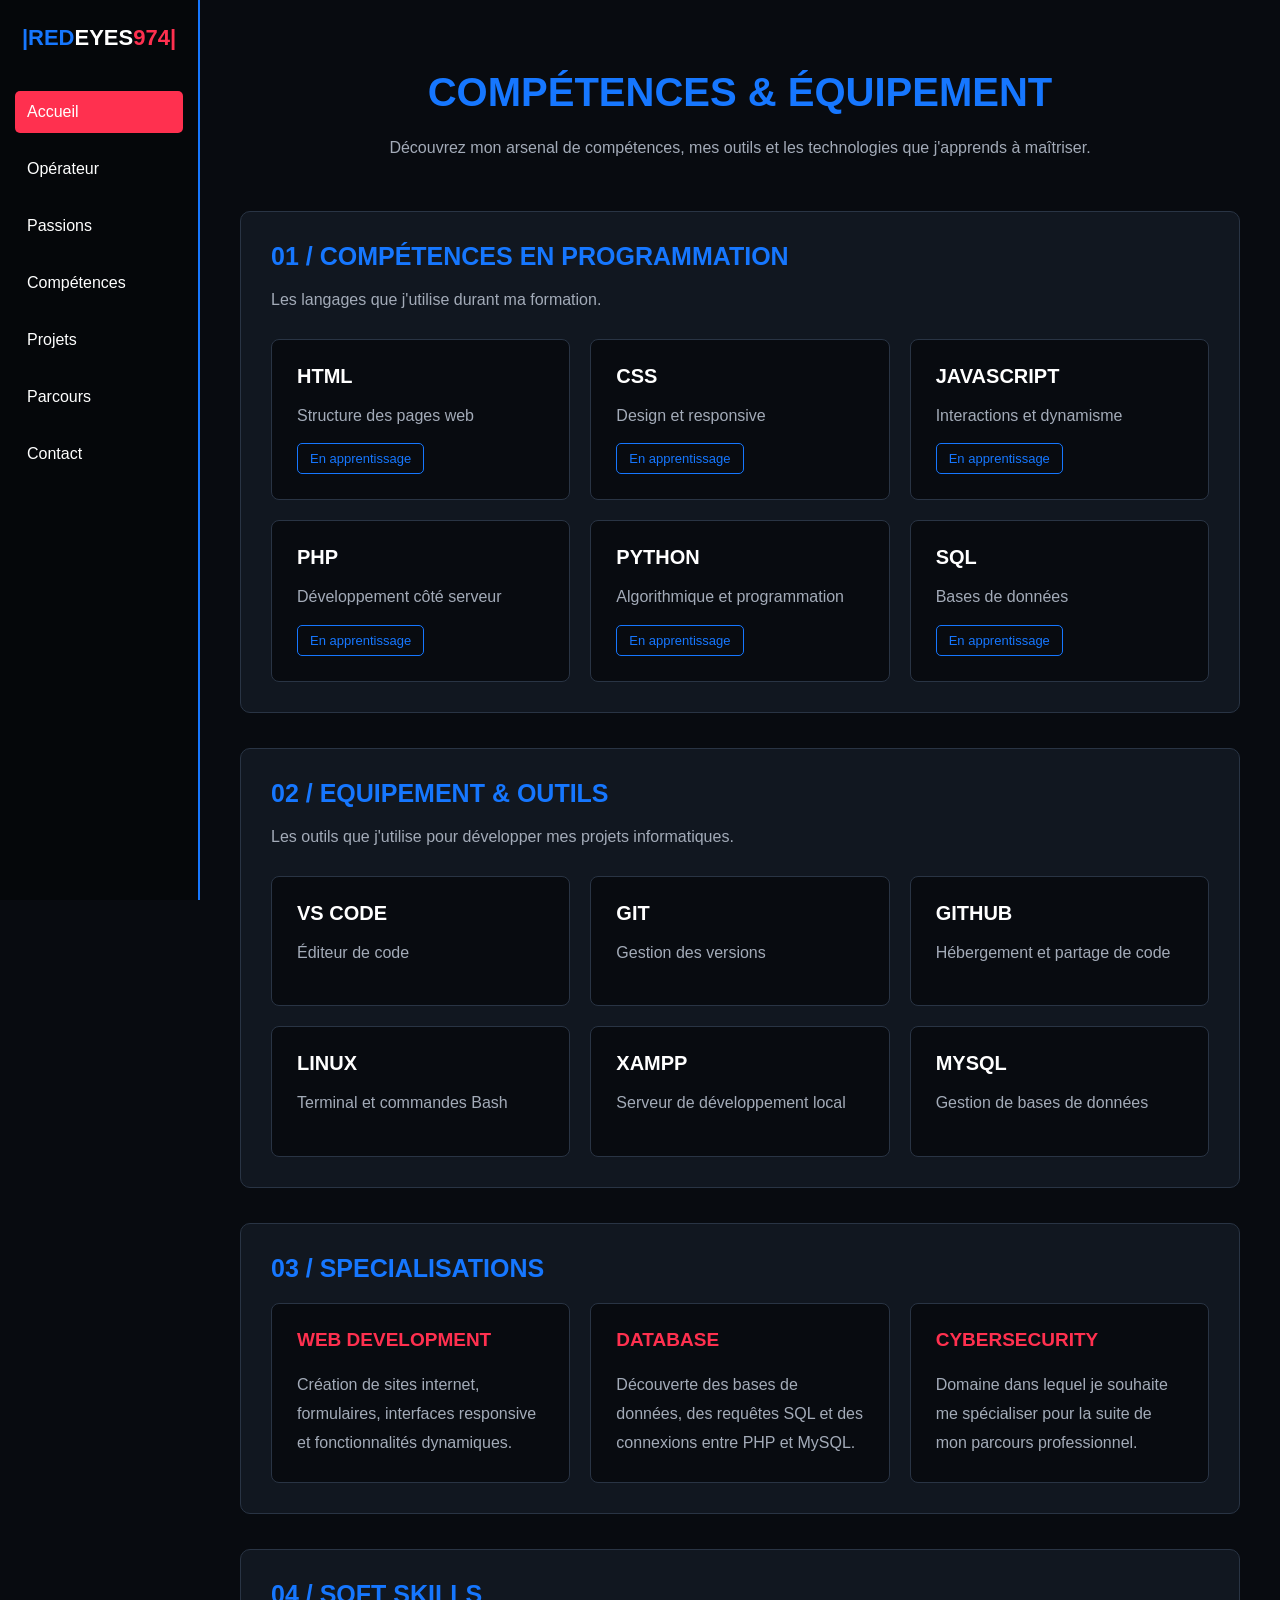
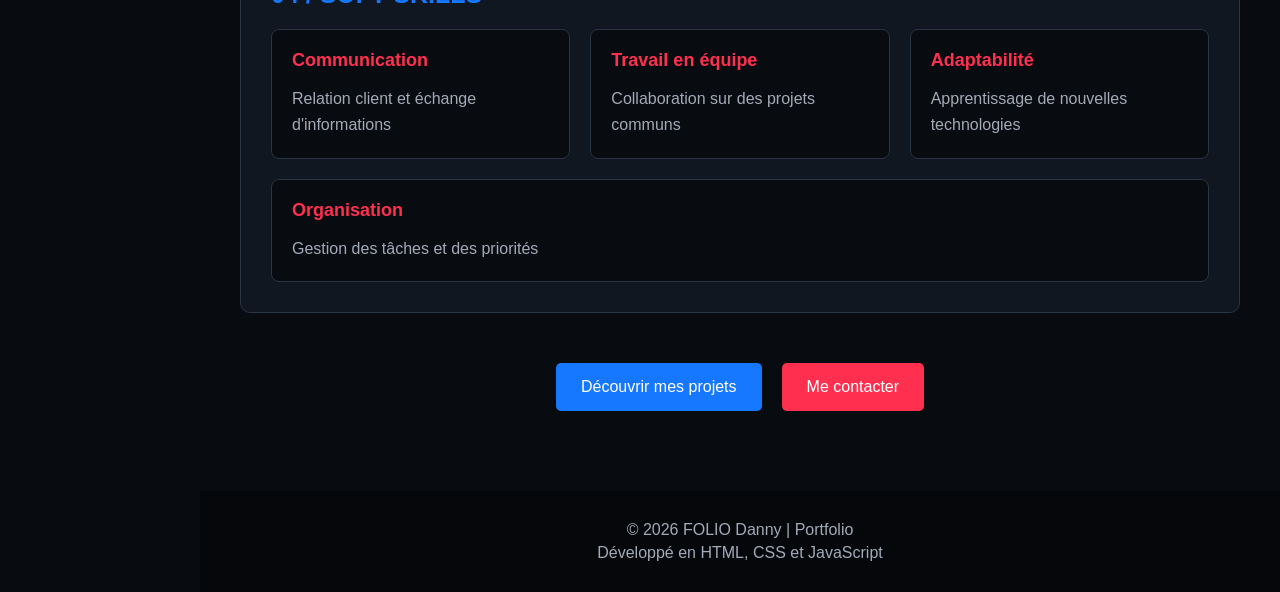
==== Frontend/HTML/competences.html @ 4f89bb45 "Réorganisation du portfolio - Frontend et Backend" ====
<!DOCTYPE html>
<html lang="fr">

<head>
    <meta charset="UTF-8">
    <meta name="viewport" content="width=device-width, initial-scale=1.0">
    <meta name="description" content="Portfolio de Folio Danny - Développement, projets et passions">
    <meta name="author" content="Folio Danny">
    <title>Folio Danny | Portfolio</title>
    <link href="../CSS/style.css" rel="stylesheet">
    <script src="../JS/script.js" defer></script>
    <link rel="icon" type="image/png" href="../IMAGES/favicon.png">
</head>
 
<body>

    <!-- NAVIGATION -->
    <header>
        <nav class="navbar">
            <div class="logo"><span>|RED</span>EYES<span class="rouge">974|</span></div>
            <button class="menu-toggle" id="menu-toggle" type="button" aria-label="Ouvrir le menu" aria-expanded="false">☰</button>
            <ul class="menu" id="menu">
                <li><a href="../HTML/index.html" class="actif">Accueil</a></li>
                <li><a href="../HTML/operator.html">Opérateur</a></li>
                <li><a href="../HTML/passions.html">Passions</a></li>
                <li><a href="../HTML/competences.html">Compétences</a></li>
                <li><a href="../HTML/projets.html">Projets</a></li>
                <li><a href="../HTML/parcours.html">Parcours</a></li>
                <li><a href="../HTML/contact.html">Contact</a></li>
            </ul>
        </nav>
    </header>

    <main>
        <section class="competences">
            <h1>COMPÉTENCES & ÉQUIPEMENT</h1>
            <p class="competences-description">Découvrez mon arsenal de compétences, mes outils et les technologies que j'apprends à maîtriser.</p>

            <!-- LANGAGES -->
            <section class="competences-section">
                <h2>01 / COMPÉTENCES EN PROGRAMMATION</h2>
                <p class="competences-intro">Les langages que j'utilise durant ma formation.</p>

                <div class="competences-cartes">

                    <article class="competence-carte">
                        <h3>HTML</h3>
                        <p>Structure des pages web</p>
                        <span class="niveau">En apprentissage</span>
                    </article>

                    <article class="competence-carte">
                        <h3>CSS</h3>
                        <p>Design et responsive</p>
                        <span class="niveau">En apprentissage</span>
                    </article>

                    <article class="competence-carte">
                        <h3>JAVASCRIPT</h3>
                        <p>Interactions et dynamisme</p>
                        <span class="niveau">En apprentissage</span>
                    </article>

                    <article class="competence-carte">
                        <h3>PHP</h3>
                        <p>Développement côté serveur</p>
                        <span class="niveau">En apprentissage</span>
                    </article>

                    <article class="competence-carte">
                        <h3>PYTHON</h3>
                        <p>Algorithmique et programmation</p>
                        <span class="niveau">En apprentissage</span>
                    </article>

                    <article class="competence-carte">
                        <h3>SQL</h3>
                        <p>Bases de données</p>
                        <span class="niveau">En apprentissage</span>
                    </article>
                </div>
            </section>

            <!-- OUTILS -->
            <section class="competences-section">
                <h2>02 / EQUIPEMENT & OUTILS</h2>
                <p class="competences-intro">Les outils que j'utilise pour développer mes projets informatiques.</p>

                <div class="competences-cartes">

                    <article class="competence-carte">
                        <h3>VS CODE</h3>
                        <p>Éditeur de code</p>
                    </article>

                    <article class="competence-carte">
                        <h3>GIT</h3>
                        <p>Gestion des versions</p>
                    </article>

                    <article class="competence-carte">
                        <h3>GITHUB</h3>
                        <p>Hébergement et partage de code</p>
                    </article>

                    <article class="competence-carte">
                        <h3>LINUX</h3>
                        <p>Terminal et commandes Bash</p>
                    </article>

                    <article class="competence-carte">
                        <h3>XAMPP</h3>
                        <p>Serveur de développement local</p>
                    </article>

                    <article class="competence-carte">
                        <h3>MYSQL</h3>
                        <p>Gestion de bases de données</p>
                    </article>
                </div>
            </section>

            <!-- DOMAINES -->
            <section class="competences-section">
                <h2>03 / SPECIALISATIONS</h2>
                <div class="competences-domaines">
                    <article class="domaine">
                        <h3>WEB DEVELOPMENT</h3>
                        <p>Création de sites internet, formulaires, interfaces responsive et fonctionnalités dynamiques.
                        </p>
                    </article>

                    <article class="domaine">
                        <h3>DATABASE</h3>
                        <p>Découverte des bases de données, des requêtes SQL et des connexions entre PHP et MySQL.</p>
                    </article>

                    <article class="domaine">
                        <h3>CYBERSECURITY</h3>
                        <p>Domaine dans lequel je souhaite me spécialiser pour la suite de mon parcours professionnel.</p>
                    </article>
                </div>
            </section>

            <!-- SOFT SKILLS -->
            <section class="competences-section">
                <h2>04 / SOFT SKILLS</h2>
                <div class="soft-skills">
                    <div class="soft-skill">
                        <h3>Communication</h3>
                        <p>Relation client et échange d'informations</p>
                    </div>

                    <div class="soft-skill">
                        <h3>Travail en équipe</h3>
                        <p>Collaboration sur des projets communs</p>
                    </div>

                    <div class="soft-skill">
                        <h3>Adaptabilité</h3>
                        <p>Apprentissage de nouvelles technologies</p>
                    </div>

                    <div class="soft-skill">
                        <h3>Organisation</h3>
                        <p>Gestion des tâches et des priorités</p>
                    </div>
                </div>
            </section>

            <!-- LIEN PROJETS -->
            <div class="competences-boutons">
                <a href="../HTML/projets.html" class="btn btn-bleu">Découvrir mes projets</a>
                <a href="../HTML/contact.html" class="btn btn-rouge">Me contacter</a>
            </div>
        </section>
    </main>

    <!-- FOOTER -->
    <footer>
        <p>© 2026 FOLIO Danny | Portfolio</p>
        <p>Développé en HTML, CSS et JavaScript</p>
    </footer>

</body>
</html>
---- Frontend/CSS/style.css ----
/* GENERAL */

* {
    margin: 0;
    padding: 0;
    box-sizing: border-box;
}

body {
    background-color: #080b10;
    color: white;
    font-family: Arial, sans-serif;
}

a {
    text-decoration: none;
    color: white;
}

ul {
    list-style: none;
}

/* NAVBAR */

.navbar {
    background-color: #05070a;
    width: 200px;
    height: 100vh;
    position: fixed;
    top: 0;
    left: 0;
    padding: 25px 15px;
    border-right: 2px solid #1677ff;
}

.logo {
    font-size: 22px;
    font-weight: bold;
    text-align: center;
    margin-bottom: 40px;
}

.logo span {
    color: #1677ff;
}

.logo .rouge {
    color: #ff304f;
}

.menu {
    display: flex;
    flex-direction: column;
    gap: 15px;
}

.menu a {
    display: block;
    padding: 12px;
    border-radius: 5px;
}

.menu a:hover {
    background-color: #1677ff;
}

.menu a.actif {
    background-color: #ff304f;
}

.menu-toggle {
    display: none;
}

/* CONTENU PRINCIPAL */

main {
    margin-left: 200px;
    padding: 40px;
}

/* ACCUEIL */

.accueil {
    min-height: 80vh;
    display: flex;
    align-items: center;
    justify-content: space-between;
    gap: 30px;
}

.presentation {
    max-width: 650px;
}

.sous-titre {
    color: #1677ff;
    margin-bottom: 20px;
}

.presentation h1 {
    font-size: 50px;
    margin-bottom: 15px;
}

.presentation h2 {
    color: #ff304f;
    margin-bottom: 20px;
}

.description {
    color: #a3abb8;
    line-height: 1.8;
    margin-bottom: 30px;
    white-space: pre-line;
}

/* BOUTONS */

.boutons {
    display: flex;
    gap: 15px;
    flex-wrap: wrap;
}

.btn {
    display: inline-block;
    padding: 15px 25px;
    border-radius: 5px;
    margin-top: 10px;
}

.btn-bleu {
    background-color: #1677ff;
}

.btn-rouge {
    background-color: #ff304f;
}

.btn:hover {
    opacity: 0.8;
}

/* PHOTO */

.photo-profil {
    width: 280px;
    height: 350px;
    flex-shrink: 0;
    border: 2px solid #1677ff;
    border-radius: 10px;
    overflow: hidden;
}

.photo-profil img {
    width: 100%;
    height: 100%;
    object-fit: cover;
}

/* MES UNIVERS */

.univers {
    padding: 60px 0;
    text-align: center;
}

.univers h2 {
    font-size: 30px;
    margin-bottom: 15px;
}

.section-description {
    color: #a3abb8;
    margin-bottom: 40px;
}

.cartes {
    display: flex;
    gap: 20px;
}

.carte {
    background-color: #111720;
    padding: 30px 20px;
    border: 1px solid #293444;
    border-radius: 10px;
    flex: 1;
}

.carte:hover {
    border-color: #ff304f;
}

.icone {
    font-size: 40px;
}

.carte h3 {
    color: #1677ff;
    margin: 20px 0;
}

.carte p {
    color: #a3abb8;
    line-height: 1.6;
    margin-bottom: 20px;
}

.carte a {
    color: #ff304f;
}

/* PROJETS ET CONTACT */

.projets-accueil,
.contact-accueil {
    padding: 70px 20px;
    text-align: center;
}

.projets-accueil {
    background-color: #111720;
}

.projets-accueil h2,
.contact-accueil h2 {
    font-size: 30px;
    margin-bottom: 20px;
}

.projets-accueil p,
.contact-accueil p {
    color: #a3abb8;
    margin-bottom: 25px;
}

/* PAGE CONTACT */

.contact {
    max-width: 700px;
    margin: 50px auto;
    padding: 30px;
}

.contact h1 {
    font-size: 40px;
    text-align: center;
    color: #1677ff;
    margin-bottom: 20px;
}

.contact-description {
    color: #a3abb8;
    text-align: center;
    line-height: 1.6;
    margin-bottom: 40px;
}

/* FORMULAIRE */

#form-contact {
    background-color: #111720;
    border: 1px solid #1677ff;
    padding: 30px;
    border-radius: 10px;
}

.champ {
    margin-bottom: 25px;
}

.champ label {
    display: block;
    margin-bottom: 10px;
    font-weight: bold;
}

.champ input,
.champ select,
.champ textarea {
    width: 100%;
    padding: 12px;
    background-color: #080b10;
    border: 1px solid #293444;
    border-radius: 5px;
    color: white;
    font-family: Arial, sans-serif;
    font-size: 15px;
}

.champ input:focus,
.champ select:focus,
.champ textarea:focus {
    outline: none;
    border-color: #1677ff;
}

.champ textarea {
    resize: vertical;
}

#form-contact button {
    width: 100%;
    border: none;
    cursor: pointer;
    font-size: 16px;
}

#message-formulaire {
    text-align: center;
    margin-top: 20px;
    color: #ff304f;
}

/* PAGE PASSIONS */

.passions {
    max-width: 1200px;
    margin: 30px auto;
}

.passions h1 {
    text-align: center;
    color: #1677ff;
    font-size: 40px;
    margin-bottom: 20px;
}

.passions-description {
    text-align: center;
    color: #a3abb8;
    margin-bottom: 50px;
    line-height: 1.6;
}

/* BLOCS PASSIONS */

.passion-bloc {
    display: flex;
    align-items: center;
    gap: 30px;
    background-color: #111720;
    border: 1px solid #293444;
    border-radius: 10px;
    padding: 25px;
    margin-bottom: 40px;
}

.passion-bloc:hover {
    border-color: #1677ff;
}

/* IMAGES */

.passion-image {
    width: 45%;
    flex-shrink: 0;
}

.passion-image img {
    width: 100%;
    height: 300px;
    object-fit: cover;
    border-radius: 8px;
}

/* TEXTES */

.passion-texte {
    flex: 1;
}

.passion-texte h2 {
    color: #ff304f;
    font-size: 26px;
    margin-bottom: 20px;
}

.passion-texte h3 {
    color: #1677ff;
    font-size: 18px;
    margin-top: 25px;
    margin-bottom: 15px;
}

.passion-texte p {
    color: #a3abb8;
    line-height: 1.8;
}

.passion-texte ul {
    padding-left: 20px;
    list-style: disc;
}

.passion-texte li {
    margin-bottom: 10px;
    color: white;
}

/* PAGE OPERATOR */

.operator {
    max-width: 1100px;
    margin: 30px auto;
}

.operator h1 {
    color: #1677ff;
    font-size: 40px;
    text-align: center;
    margin-bottom: 15px;
}

.operator-description {
    text-align: center;
    color: #a3abb8;
    margin-bottom: 50px;
}

/* FICHE OPERATEUR */

.operator-fiche {
    display: flex;
    gap: 40px;
    align-items: center;
    background-color: #111720;
    border: 1px solid #1677ff;
    border-radius: 10px;
    padding: 30px;
    margin-bottom: 50px;
}

/* PHOTO */

.operator-photo {
    width: 40%;
    flex-shrink: 0;
}

.operator-photo img {
    width: 100%;
    height: 450px;
    object-fit: cover;
    border-radius: 10px;
}

/* INFORMATIONS */

.operator-infos {
    flex: 1;
}

.operator-statut {
    color: #40d982;
    font-weight: bold;
    margin-bottom: 15px;
}

.operator-infos h2 {
    color: #ff304f;
    font-size: 35px;
    margin-bottom: 10px;
}

.operator-infos h3 {
    color: white;
    font-size: 22px;
    margin-bottom: 15px;
}

.operator-role {
    color: #1677ff;
    font-weight: bold;
    margin-bottom: 30px;
}

.operator-details {
    margin-bottom: 30px;
}

.operator-details p {
    padding: 12px 0;
    border-bottom: 1px solid #293444;
    color: #a3abb8;
}

.operator-details strong {
    color: white;
}

/* SECTIONS */

.operator-section {
    background-color: #111720;
    border: 1px solid #293444;
    border-radius: 10px;
    padding: 30px;
    margin-bottom: 30px;
}

.operator-section h2 {
    color: #1677ff;
    font-size: 25px;
    margin-bottom: 25px;
}

.operator-section p {
    color: #a3abb8;
    line-height: 1.8;
}

/* QUALITES */

.operator-qualites {
    display: flex;
    gap: 20px;
}

.qualite {
    flex: 1;
    background-color: #080b10;
    padding: 20px;
    border-radius: 8px;
    border: 1px solid #293444;
}

.qualite:hover {
    border-color: #ff304f;
}

.qualite h3 {
    color: #ff304f;
    font-size: 18px;
    margin-bottom: 15px;
}

/* OBJECTIFS */

.operator-objectifs {
    padding-left: 25px;
    list-style: disc;
}

.operator-objectifs li {
    color: #a3abb8;
    margin-bottom: 15px;
    line-height: 1.6;
}

/* BOUTONS */

.operator-boutons {
    display: flex;
    justify-content: center;
    gap: 20px;
    flex-wrap: wrap;
    margin: 40px 0;
}

/* PAGE COMPETENCES */

.competences {
    max-width: 1200px;
    margin: 30px auto;
}

.competences h1 {
    color: #1677ff;
    font-size: 40px;
    text-align: center;
    margin-bottom: 20px;
}

.competences-description {
    color: #a3abb8;
    text-align: center;
    line-height: 1.6;
    margin-bottom: 50px;
}

/* SECTIONS */

.competences-section {
    background-color: #111720;
    border: 1px solid #293444;
    border-radius: 10px;
    padding: 30px;
    margin-bottom: 35px;
}

.competences-section h2 {
    color: #1677ff;
    font-size: 25px;
    margin-bottom: 20px;
}

.competences-intro {
    color: #a3abb8;
    margin-bottom: 30px;
}

/* CARTES COMPETENCES */

.competences-cartes {
    display: flex;
    flex-wrap: wrap;
    gap: 20px;
}

.competence-carte {
    background-color: #080b10;
    border: 1px solid #293444;
    border-radius: 8px;
    padding: 25px;
    flex: 1 1 250px;
}

.competence-carte:hover {
    border-color: #1677ff;
}

.competence-carte h3 {
    color: white;
    font-size: 20px;
    margin-bottom: 15px;
}

.competence-carte p {
    color: #a3abb8;
    line-height: 1.6;
    margin-bottom: 15px;
}

/* NIVEAU */

.niveau {
    display: inline-block;
    color: #1677ff;
    border: 1px solid #1677ff;
    border-radius: 5px;
    padding: 7px 12px;
    font-size: 13px;
}

/* DOMAINES */

.competences-domaines {
    display: flex;
    gap: 20px;
}

.domaine {
    flex: 1;
    background-color: #080b10;
    border: 1px solid #293444;
    border-radius: 8px;
    padding: 25px;
}

.domaine:hover {
    border-color: #ff304f;
}

.domaine h3 {
    color: #ff304f;
    font-size: 19px;
    margin-bottom: 20px;
}

.domaine p {
    color: #a3abb8;
    line-height: 1.8;
}

/* SOFT SKILLS */

.soft-skills {
    display: flex;
    flex-wrap: wrap;
    gap: 20px;
}

.soft-skill {
    flex: 1 1 220px;
    background-color: #080b10;
    padding: 20px;
    border: 1px solid #293444;
    border-radius: 8px;
}

.soft-skill h3 {
    color: #ff304f;
    font-size: 18px;
    margin-bottom: 15px;
}

.soft-skill p {
    color: #a3abb8;
    line-height: 1.6;
}

/* BOUTONS */

.competences-boutons {
    display: flex;
    justify-content: center;
    flex-wrap: wrap;
    gap: 20px;
    margin: 40px 0;
}


/* PAGE PROJETS */

.projets {
    max-width: 1200px;
    margin: 30px auto;
}

.projets h1 {
    color: #1677ff;
    font-size: 40px;
    text-align: center;
    margin-bottom: 20px;
}

.projets-description {
    color: #a3abb8;
    text-align: center;
    line-height: 1.6;
    margin-bottom: 50px;
}

/* LISTE DES PROJETS */

.liste-projets {
    display: flex;
    flex-direction: column;
    gap: 30px;
}

/* CARTES PROJETS */

.projet-carte {
    display: flex;
    align-items: center;
    gap: 30px;
    background-color: #111720;
    border: 1px solid #293444;
    border-radius: 10px;
    padding: 25px;
}

.projet-carte:hover {
    border-color: #1677ff;
}

/* IMAGES */

.projet-carte img {
    width: 40%;
    height: 280px;
    object-fit: cover;
    border-radius: 8px;
}

/* INFORMATIONS */

.projet-infos {
    flex: 1;
}

.projet-numero {
    color: #1677ff;
    font-weight: bold;
    margin-bottom: 15px;
}

.projet-infos h2 {
    color: #ff304f;
    font-size: 25px;
    margin-bottom: 20px;
}

.projet-infos p {
    color: #a3abb8;
    line-height: 1.7;
    margin-bottom: 20px;
}

.projet-infos h3 {
    color: white;
    font-size: 17px;
    margin-bottom: 15px;
}

/* TECHNOLOGIES */

.projet-technologies {
    display: flex;
    flex-wrap: wrap;
    gap: 10px;
    margin-bottom: 25px;
}

.projet-technologies span {
    color: #1677ff;
    border: 1px solid #1677ff;
    padding: 8px 12px;
    border-radius: 5px;
    font-size: 13px;
}

/* STATUT */

.projet-infos .projet-statut {
    color: #ff304f;
    font-weight: bold;
    margin-bottom: 0;
}

/* CONTACT */

.projets-contact {
    text-align: center;
    padding: 60px 20px;
    margin-top: 50px;
    background-color: #111720;
    border-radius: 10px;
}

.projets-contact h2 {
    color: #1677ff;
    margin-bottom: 20px;
}

.projets-contact p {
    color: #a3abb8;
    margin-bottom: 25px;
}

/* PAGE PARCOURS */

.parcours {
    max-width: 1000px;
    margin: 30px auto;
}

.parcours h1 {
    color: #1677ff;
    font-size: 40px;
    text-align: center;
    margin-bottom: 20px;
}

.parcours-description {
    color: #a3abb8;
    text-align: center;
    line-height: 1.6;
    margin-bottom: 50px;
}

/* SECTIONS */

.parcours-section {
    margin-bottom: 50px;
}

.parcours-section h2 {
    color: #1677ff;
    font-size: 25px;
    margin-bottom: 30px;
}

/* CHRONOLOGIE */

.parcours-liste {
    border-left: 3px solid #1677ff;
    margin-left: 15px;
    padding-left: 30px;
}

/* CARTES */

.parcours-carte {
    background-color: #111720;
    border: 1px solid #293444;
    border-radius: 10px;
    padding: 30px;
    margin-bottom: 30px;
    position: relative;
}

.parcours-carte:hover {
    border-color: #ff304f;
}

/* POINTS DE LA CHRONOLOGIE */

.parcours-liste .parcours-carte::before {
    content: "";
    position: absolute;
    width: 13px;
    height: 13px;
    background-color: #ff304f;
    border-radius: 50%;
    top: 30px;
    left: -40px;
}

/* TEXTES */

.parcours-date {
    color: #1677ff;
    font-weight: bold;
    font-size: 14px;
    margin-bottom: 15px;
}

.parcours-carte h3 {
    color: #ff304f;
    font-size: 24px;
    margin-bottom: 10px;
}

.parcours-carte h4 {
    color: white;
    font-size: 18px;
    margin-bottom: 20px;
}

.parcours-carte p {
    color: #a3abb8;
    line-height: 1.8;
    margin-bottom: 20px;
}

/* STATUT */

.parcours-statut {
    display: inline-block;
    background-color: #1677ff;
    padding: 8px 15px;
    border-radius: 5px;
    font-size: 13px;
    font-weight: bold;
}

.parcours-statut.obtenu {
    background-color: #ff304f;
}

/* BOUTONS */

.parcours-boutons {
    display: flex;
    justify-content: center;
    flex-wrap: wrap;
    gap: 20px;
    margin: 40px 0;
}

/* RESPONSIVE TABLETTE */

@media (max-width: 1000px) {

    .projet-carte {
        flex-direction: column;
        align-items: stretch;
    }

    .projet-carte img {
        width: 100%;
        height: 300px;
    }

}

/* RESPONSIVE TABLETTE */

@media (max-width: 1000px) {

    .competences-domaines {
        flex-direction: column;
    }

}

/* FOOTER */

footer {
    margin-left: 200px;
    padding: 25px;
    background-color: #05070a;
    text-align: center;
    color: #a3abb8;
}

footer p {
    margin: 5px;
}

/* RESPONSIVE TABLETTE */

@media (max-width: 1100px) {

    .accueil {
        flex-direction: column;
        text-align: center;
        padding: 50px 0;
    }

    .boutons {
        justify-content: center;
    }

    .cartes {
        flex-wrap: wrap;
    }

    .carte {
        min-width: 220px;
    }
}

/* RESPONSIVE MOBILE */

@media (max-width: 768px) {

    .navbar {
        width: 100%;
        height: 70px;
        padding: 15px 20px;
        border-right: none;
        border-bottom: 2px solid #1677ff;
        display: flex;
        justify-content: space-between;
        align-items: center;
        z-index: 1000;
    }

    .logo {
        margin-bottom: 0;
    }

    .menu-toggle {
        display: block;
        background: none;
        border: none;
        color: white;
        font-size: 28px;
        cursor: pointer;
    }

    .menu {
        display: none;
        position: absolute;
        top: 70px;
        left: 0;
        width: 100%;
        background-color: #05070a;
        padding: 20px;
        max-height: calc(100vh - 70px);
        overflow-y: auto;
    }

    .menu.ouvert {
        display: flex;
    }

    main {
        margin-left: 0;
        padding: 90px 20px 20px;
    }

    .presentation h1 {
        font-size: 35px;
    }

    .photo-profil {
        width: 220px;
        height: 280px;
    }

    .cartes {
        flex-direction: column;
    }

    footer {
        margin-left: 0;
    }
}
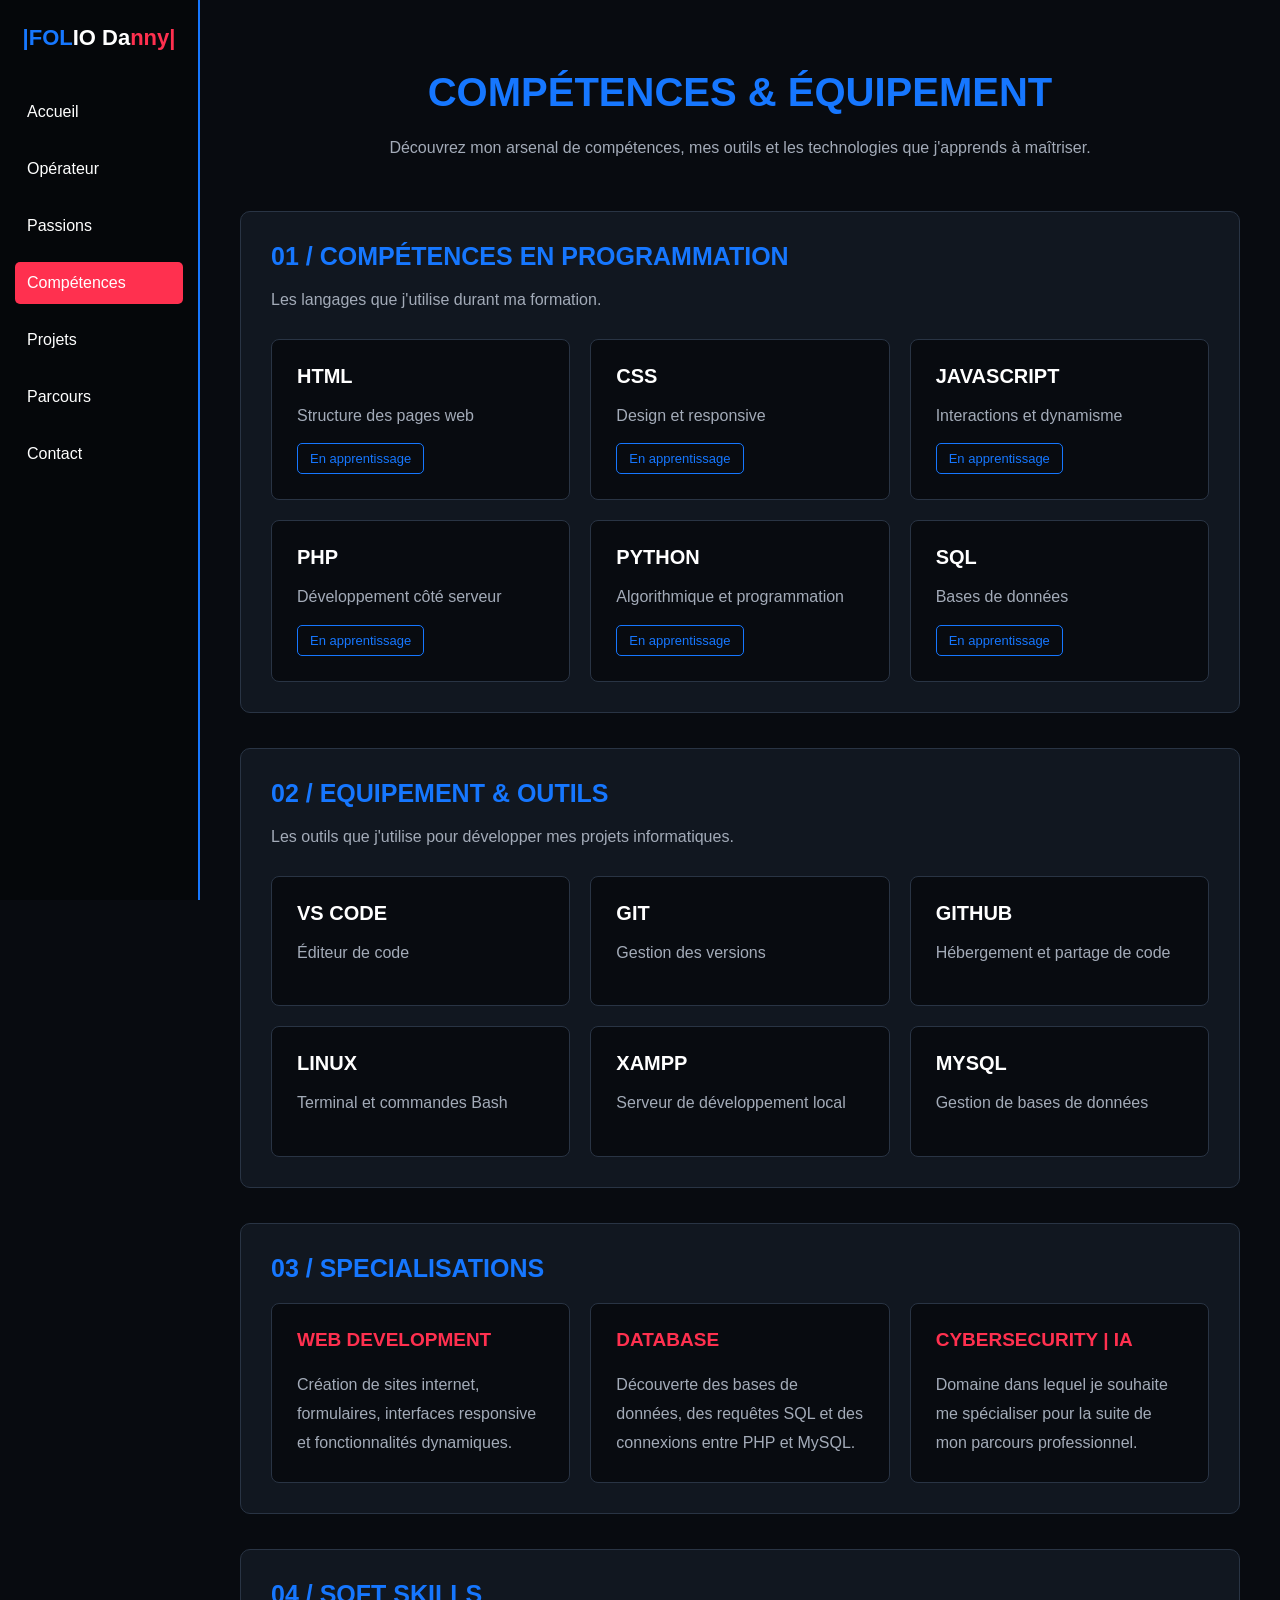
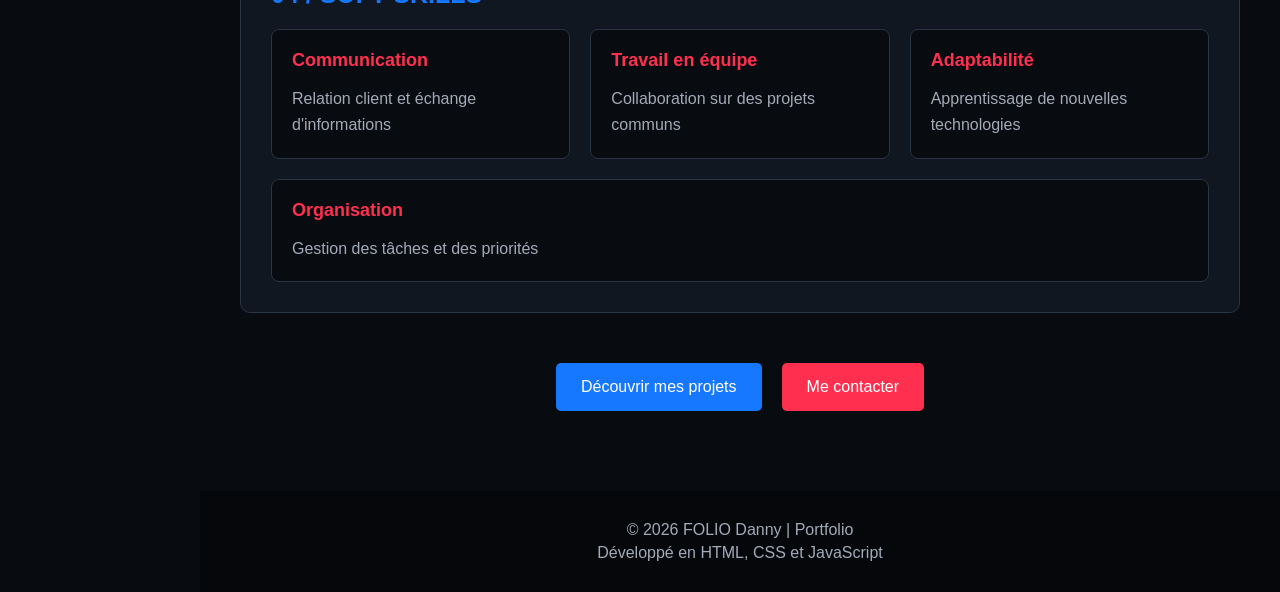
==== commit 8aad7066: "frontend portfolio" ====
--- a/Frontend/HTML/competences.html
+++ b/Frontend/HTML/competences.html
@@ -17,10 +17,10 @@
     <!-- NAVIGATION -->
     <header>
         <nav class="navbar">
-            <div class="logo"><span>|RED</span>EYES<span class="rouge">974|</span></div>
+            <div class="logo"><span>|FOL</span>IO Da<span class="rouge">nny|</span></div>
             <button class="menu-toggle" id="menu-toggle" type="button" aria-label="Ouvrir le menu" aria-expanded="false">☰</button>
             <ul class="menu" id="menu">
-                <li><a href="../HTML/index.html" class="actif">Accueil</a></li>
+                <li><a href="../HTML/index.html">Accueil</a></li>
                 <li><a href="../HTML/operator.html">Opérateur</a></li>
                 <li><a href="../HTML/passions.html">Passions</a></li>
                 <li><a href="../HTML/competences.html">Compétences</a></li>
@@ -136,7 +136,7 @@
                     </article>
 
                     <article class="domaine">
-                        <h3>CYBERSECURITY</h3>
+                        <h3>CYBERSECURITY | IA</h3>
                         <p>Domaine dans lequel je souhaite me spécialiser pour la suite de mon parcours professionnel.</p>
                     </article>
                 </div>
--- a/Frontend/CSS/style.css
+++ b/Frontend/CSS/style.css
@@ -59,18 +59,99 @@
     display: block;
     padding: 12px;
     border-radius: 5px;
+    background-color: transparent;
+    color: white;
+    transition: background-color 0.2s ease;
 }
 
 .menu a:hover {
     background-color: #1677ff;
 }
 
-.menu a.actif {
+.menu a.actif,
+.menu a.actif:hover {
     background-color: #ff304f;
+    color: white;
 }
 
 .menu-toggle {
     display: none;
+}
+
+/* NAVBAR TOUJOURS VISIBLE SUR MOBILE */
+
+@media screen and (max-width: 768px) {
+
+    .navbar {
+        position: fixed;
+        top: 0;
+        left: 0;
+        right: 0;
+
+        width: 100%;
+        height: 70px;
+
+        display: flex;
+        justify-content: space-between;
+        align-items: center;
+
+        background-color: #05070a;
+        border-bottom: 2px solid #1677ff;
+
+        z-index: 9999;
+    }
+
+    /* BOUTON HAMBURGER */
+
+    .navbar .menu-toggle {
+        display: block;
+        flex-shrink: 0;
+
+        background: transparent;
+        border: none;
+
+        color: white;
+        font-size: 28px;
+
+        cursor: pointer;
+        z-index: 10001;
+    }
+
+    /* MENU DEROULANT */
+
+    .navbar .menu {
+        display: none;
+
+        position: absolute;
+        top: 100%;
+        left: 0;
+
+        width: 100%;
+        max-height: calc(100dvh - 70px);
+        overflow-y: auto;
+
+        flex-direction: column;
+
+        background-color: #05070a;
+        padding: 20px;
+
+        z-index: 10000;
+    }
+
+    .navbar .menu.ouvert {
+        display: flex;
+    }
+
+    /* EVITER QUE LE CONTENU PASSE SOUS LA NAVBAR */
+
+    main {
+        margin-left: 0;
+        padding-top: 95px;
+    }
+
+    footer {
+        margin-left: 0;
+    }
 }
 
 /* CONTENU PRINCIPAL */
@@ -964,32 +1045,6 @@
     margin: 40px 0;
 }
 
-/* RESPONSIVE TABLETTE */
-
-@media (max-width: 1000px) {
-
-    .projet-carte {
-        flex-direction: column;
-        align-items: stretch;
-    }
-
-    .projet-carte img {
-        width: 100%;
-        height: 300px;
-    }
-
-}
-
-/* RESPONSIVE TABLETTE */
-
-@media (max-width: 1000px) {
-
-    .competences-domaines {
-        flex-direction: column;
-    }
-
-}
-
 /* FOOTER */
 
 footer {
@@ -1004,14 +1059,59 @@
     margin: 5px;
 }
 
-/* RESPONSIVE TABLETTE */
-
-@media (max-width: 1100px) {
+/* RESPONSIVE GLOBAL */
+
+html {
+    scroll-behavior: smooth;
+}
+
+body {
+    min-width: 0;
+    overflow-x: clip;
+}
+
+main {
+    min-width: 0;
+}
+
+img,
+video {
+    max-width: 100%;
+}
+
+.presentation,
+.passion-texte,
+.operator-infos,
+.projet-infos,
+.carte,
+.competence-carte,
+.domaine,
+.soft-skill,
+.qualite {
+    min-width: 0;
+}
+
+h1, h2, h3, h4,
+p, li, a {
+    overflow-wrap: break-word;
+}
+
+/* PETITS ORDINATEURS / TABLETTES 769px à 1100px */
+
+@media (min-width: 769px) and (max-width: 1100px) {
+
+    main {
+        padding: 30px;
+    }
 
     .accueil {
         flex-direction: column;
         text-align: center;
-        padding: 50px 0;
+        gap: 35px;
+    }
+
+    .presentation {
+        max-width: 100%;
     }
 
     .boutons {
@@ -1023,28 +1123,71 @@
     }
 
     .carte {
-        min-width: 220px;
-    }
-}
-
-/* RESPONSIVE MOBILE */
+        flex: 1 1 240px;
+    }
+
+    .passion-bloc,
+    .operator-fiche,
+    .projet-carte {
+        gap: 20px;
+    }
+
+    .operator-photo img {
+        height: 350px;
+    }
+
+    .operator-infos h2 {
+        font-size: 28px;
+    }
+
+    .competences-domaines {
+        flex-direction: column;
+    }
+
+    .operator-qualites {
+        flex-wrap: wrap;
+    }
+
+    .qualite {
+        flex: 1 1 220px;
+    }
+
+    .projet-carte {
+        flex-direction: column;
+        align-items: stretch;
+    }
+
+    .projet-carte img {
+        width: 100%;
+        height: 280px;
+    }
+}
+
+/* MOBILE / TABLETTES VERTICALES 768px et moins */
 
 @media (max-width: 768px) {
 
+    /* NAVBAR */
+
     .navbar {
+        position: fixed;
+        top: 0;
+        left: 0;
         width: 100%;
         height: 70px;
-        padding: 15px 20px;
+        padding: 12px 20px;
+        display: flex;
+        align-items: center;
+        justify-content: space-between;
         border-right: none;
         border-bottom: 2px solid #1677ff;
-        display: flex;
-        justify-content: space-between;
-        align-items: center;
         z-index: 1000;
     }
 
     .logo {
+        font-size: 20px;
         margin-bottom: 0;
+        white-space: nowrap;
     }
 
     .menu-toggle {
@@ -1054,43 +1197,443 @@
         color: white;
         font-size: 28px;
         cursor: pointer;
+        padding: 5px 10px;
     }
 
     .menu {
         display: none;
         position: absolute;
-        top: 70px;
+        top: 100%;
         left: 0;
         width: 100%;
+        max-height: calc(100dvh - 70px);
+        overflow-y: auto;
         background-color: #05070a;
-        padding: 20px;
-        max-height: calc(100vh - 70px);
-        overflow-y: auto;
+        padding: 15px 20px;
+        flex-direction: column;
+        gap: 10px;
+        border-bottom: 2px solid #1677ff;
     }
 
     .menu.ouvert {
         display: flex;
     }
 
+    .menu a {
+        padding: 14px;
+        font-size: 16px;
+    }
+
+    /* CONTENU PRINCIPAL */
+
     main {
         margin-left: 0;
-        padding: 90px 20px 20px;
+        padding: 95px 20px 30px;
+        width: 100%;
+    }
+
+    /* ACCUEIL */
+
+    .accueil {
+        min-height: auto;
+        flex-direction: column;
+        align-items: center;
+        text-align: center;
+        gap: 30px;
+        padding: 25px 0;
+    }
+
+    .presentation {
+        width: 100%;
+        max-width: 100%;
     }
 
     .presentation h1 {
-        font-size: 35px;
+        font-size: clamp(28px, 6vw, 38px);
+        line-height: 1.2;
+    }
+
+    .presentation h2 {
+        font-size: 22px;
+    }
+
+    .description {
+        font-size: 15px;
+        line-height: 1.7;
     }
 
     .photo-profil {
-        width: 220px;
-        height: 280px;
+        width: min(100%, 280px);
+        height: 340px;
+    }
+
+    .boutons {
+        justify-content: center;
+        gap: 12px;
+    }
+
+    .btn {
+        text-align: center;
+        padding: 13px 20px;
+    }
+
+    /* CARTES ACCUEIL */
+
+    .univers {
+        padding: 40px 0;
     }
 
     .cartes {
         flex-direction: column;
-    }
+        gap: 20px;
+    }
+
+    .carte {
+        width: 100%;
+        min-width: 0;
+        flex: auto;
+        padding: 25px 20px;
+    }
+
+    .projets-accueil,
+    .contact-accueil {
+        padding: 40px 15px;
+    }
+
+    /* TITRES DES PAGES */
+
+    .contact h1,
+    .passions h1,
+    .operator h1,
+    .competences h1,
+    .projets h1,
+    .parcours h1 {
+        font-size: 30px;
+        line-height: 1.3;
+    }
+
+    /* DESCRIPTIONS */
+
+    .passions-description,
+    .operator-description,
+    .competences-description,
+    .projets-description,
+    .parcours-description {
+        margin-bottom: 30px;
+        line-height: 1.7;
+    }
+
+    /* PAGE PASSIONS */
+
+    .passions {
+        margin: 20px auto;
+    }
+
+    .passion-bloc {
+        flex-direction: column;
+        align-items: stretch;
+        gap: 20px;
+        padding: 20px;
+        margin-bottom: 25px;
+    }
+
+    .passion-image {
+        width: 100%;
+    }
+
+    .passion-image img {
+        width: 100%;
+        height: auto;
+        max-height: 350px;
+        object-fit: cover;
+    }
+
+    .passion-texte {
+        width: 100%;
+    }
+
+    .passion-texte h2 {
+        font-size: 23px;
+    }
+
+    /* PAGE OPERATEUR */
+
+    .operator {
+        margin: 20px auto;
+    }
+
+    .operator-fiche {
+        flex-direction: column;
+        align-items: stretch;
+        gap: 25px;
+        padding: 20px;
+        margin-bottom: 30px;
+    }
+
+    .operator-photo {
+        width: 100%;
+    }
+
+    .operator-photo img {
+        width: 100%;
+        height: auto;
+        max-height: 450px;
+        object-fit: cover;
+    }
+
+    .operator-infos {
+        width: 100%;
+    }
+
+    .operator-infos h2 {
+        font-size: 27px;
+    }
+
+    .operator-infos h3 {
+        font-size: 19px;
+    }
+
+    .operator-section {
+        padding: 20px;
+    }
+
+    .operator-qualites {
+        flex-direction: column;
+    }
+
+    .qualite {
+        width: 100%;
+        flex: auto;
+    }
+
+    /* PAGE COMPETENCES */
+
+    .competences {
+        margin: 20px auto;
+    }
+
+    .competences-section {
+        padding: 20px;
+        margin-bottom: 25px;
+    }
+
+    .competences-section h2 {
+        font-size: 22px;
+    }
+
+    .competences-cartes,
+    .competences-domaines,
+    .soft-skills {
+        flex-direction: column;
+        gap: 15px;
+    }
+
+    .competence-carte,
+    .domaine,
+    .soft-skill {
+        width: 100%;
+        flex: auto;
+        padding: 20px;
+    }
+
+    /* PAGE PROJETS */
+
+    .projets {
+        margin: 20px auto;
+    }
+
+    .projet-carte {
+        flex-direction: column;
+        align-items: stretch;
+        padding: 20px;
+        gap: 20px;
+    }
+
+    .projet-carte img {
+        width: 100%;
+        height: auto;
+        max-height: 300px;
+        object-fit: cover;
+    }
+
+    .projet-infos {
+        width: 100%;
+    }
+
+    .projet-infos h2 {
+        font-size: 23px;
+    }
+
+    .projet-technologies {
+        gap: 8px;
+    }
+
+    .projets-contact {
+        padding: 35px 20px;
+        margin-top: 30px;
+    }
+
+    /* PAGE PARCOURS */
+
+    .parcours {
+        margin: 20px auto;
+    }
+
+    .parcours-section {
+        margin-bottom: 35px;
+    }
+
+    .parcours-liste {
+        margin-left: 8px;
+        padding-left: 20px;
+    }
+
+    .parcours-carte {
+        padding: 20px;
+        margin-bottom: 25px;
+    }
+
+    .parcours-liste .parcours-carte::before {
+        left: -30px;
+    }
+
+    .parcours-carte h3 {
+        font-size: 21px;
+    }
+
+    /* PAGE CONTACT */
+
+    .contact {
+        width: 100%;
+        max-width: 100%;
+        margin: 20px auto;
+        padding: 0;
+    }
+
+    .contact-description {
+        margin-bottom: 30px;
+    }
+
+    #form-contact {
+        padding: 20px;
+    }
+
+    .champ input,
+    .champ select,
+    .champ textarea {
+        font-size: 16px;
+    }
+
+    /* FOOTER */
 
     footer {
         margin-left: 0;
+        padding: 25px 20px;
+        font-size: 14px;
+    }
+}
+
+/* PETITS TELEPHONES 480px et moins */
+
+@media (max-width: 480px) {
+
+    .navbar {
+        padding: 10px 15px;
+    }
+
+    .logo {
+        font-size: 18px;
+    }
+
+    main {
+        padding: 90px 15px 25px;
+    }
+
+    .presentation h1 {
+        font-size: 28px;
+    }
+
+    .presentation h2 {
+        font-size: 20px;
+    }
+
+    .photo-profil {
+        width: min(100%, 240px);
+        height: 300px;
+    }
+
+    .boutons {
+        flex-direction: column;
+        align-items: stretch;
+    }
+
+    .boutons .btn {
+        width: 100%;
+    }
+
+    .univers h2,
+    .projets-accueil h2,
+    .contact-accueil h2 {
+        font-size: 25px;
+    }
+
+    .contact h1,
+    .passions h1,
+    .operator h1,
+    .competences h1,
+    .projets h1,
+    .parcours h1 {
+        font-size: 27px;
+    }
+
+    .passion-bloc,
+    .operator-fiche,
+    .operator-section,
+    .competences-section,
+    .projet-carte,
+    .parcours-carte {
+        padding: 15px;
+    }
+
+    .passion-image img,
+    .projet-carte img {
+        max-height: 250px;
+    }
+
+    .operator-photo img {
+        max-height: 350px;
+    }
+
+    .competence-carte,
+    .domaine,
+    .soft-skill,
+    .qualite {
+        padding: 15px;
+    }
+
+    .parcours-liste {
+        padding-left: 15px;
+    }
+
+    .parcours-liste .parcours-carte::before {
+        left: -25px;
+    }
+
+    #form-contact {
+        padding: 15px;
+    }
+
+    .operator-boutons,
+    .competences-boutons,
+    .parcours-boutons {
+        flex-direction: column;
+        align-items: stretch;
+    }
+
+    .operator-boutons .btn,
+    .competences-boutons .btn,
+    .parcours-boutons .btn {
+        width: 100%;
+        text-align: center;
     }
 }
